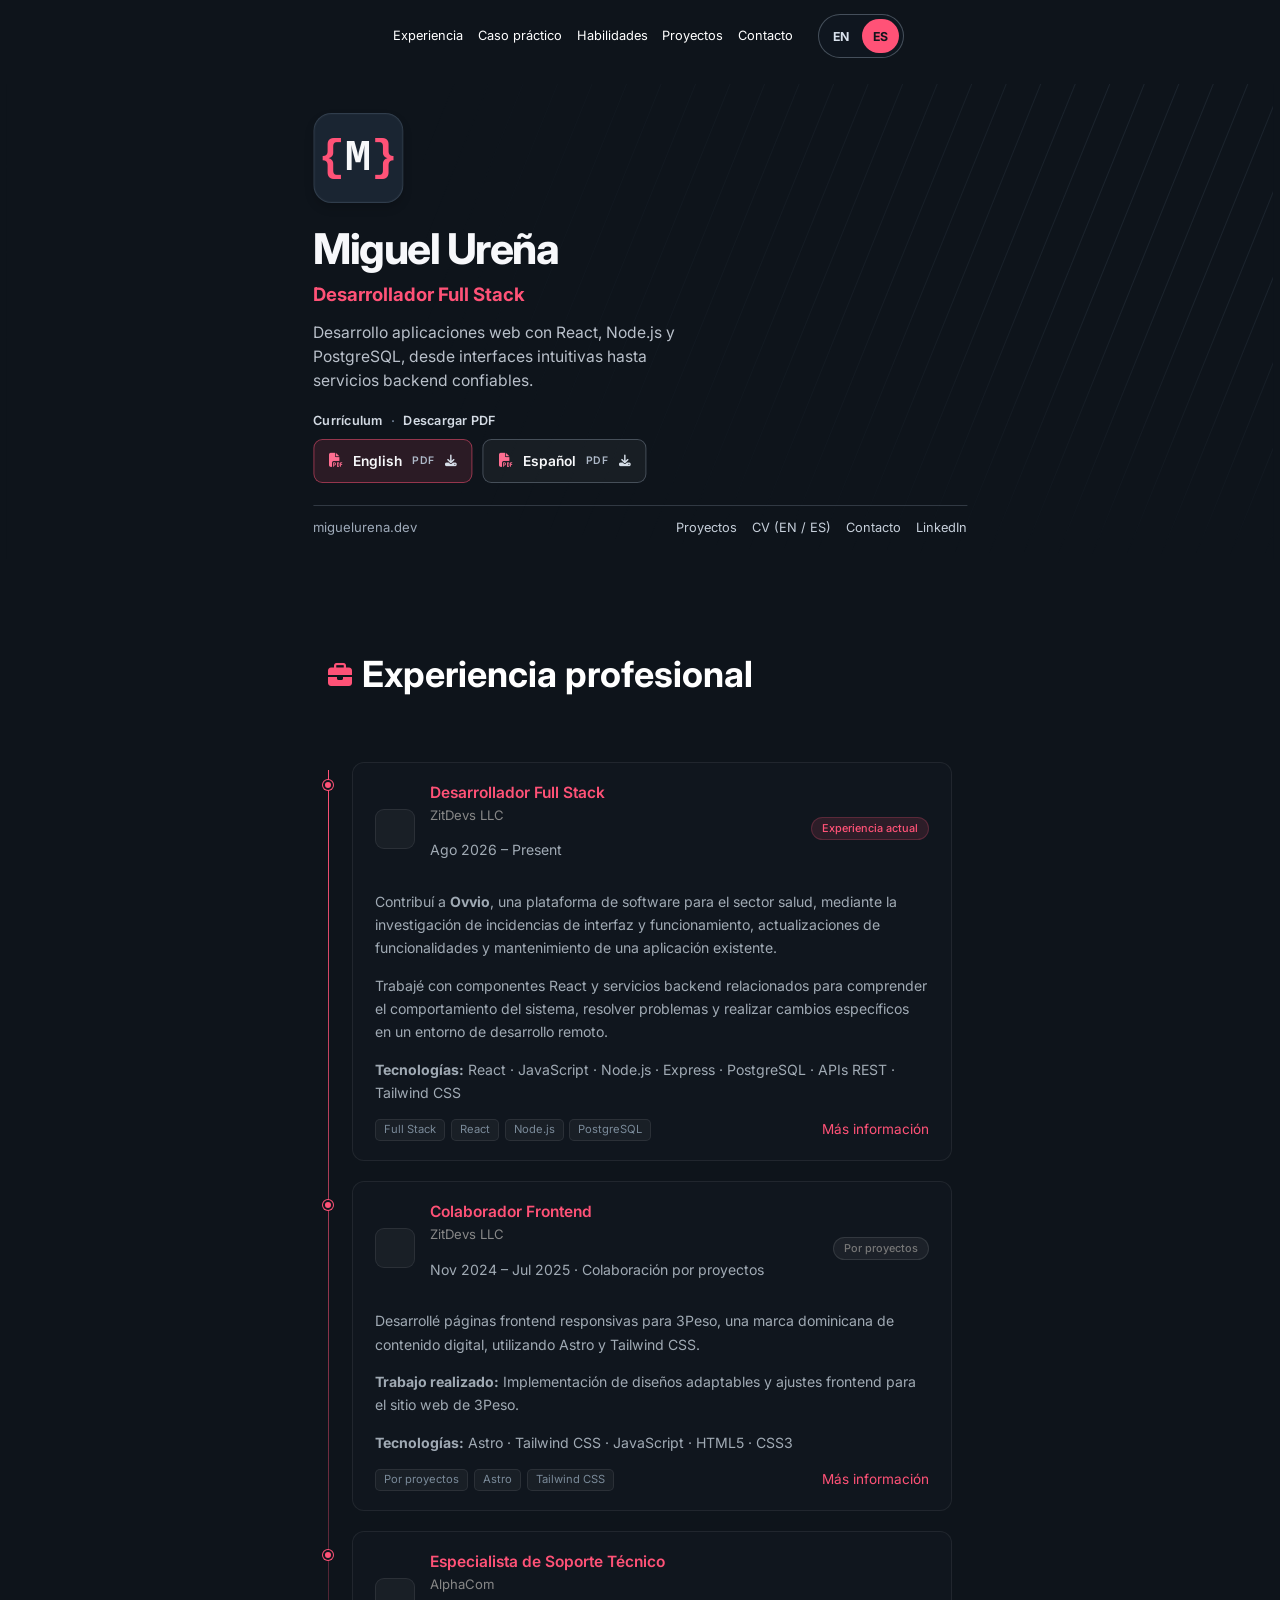
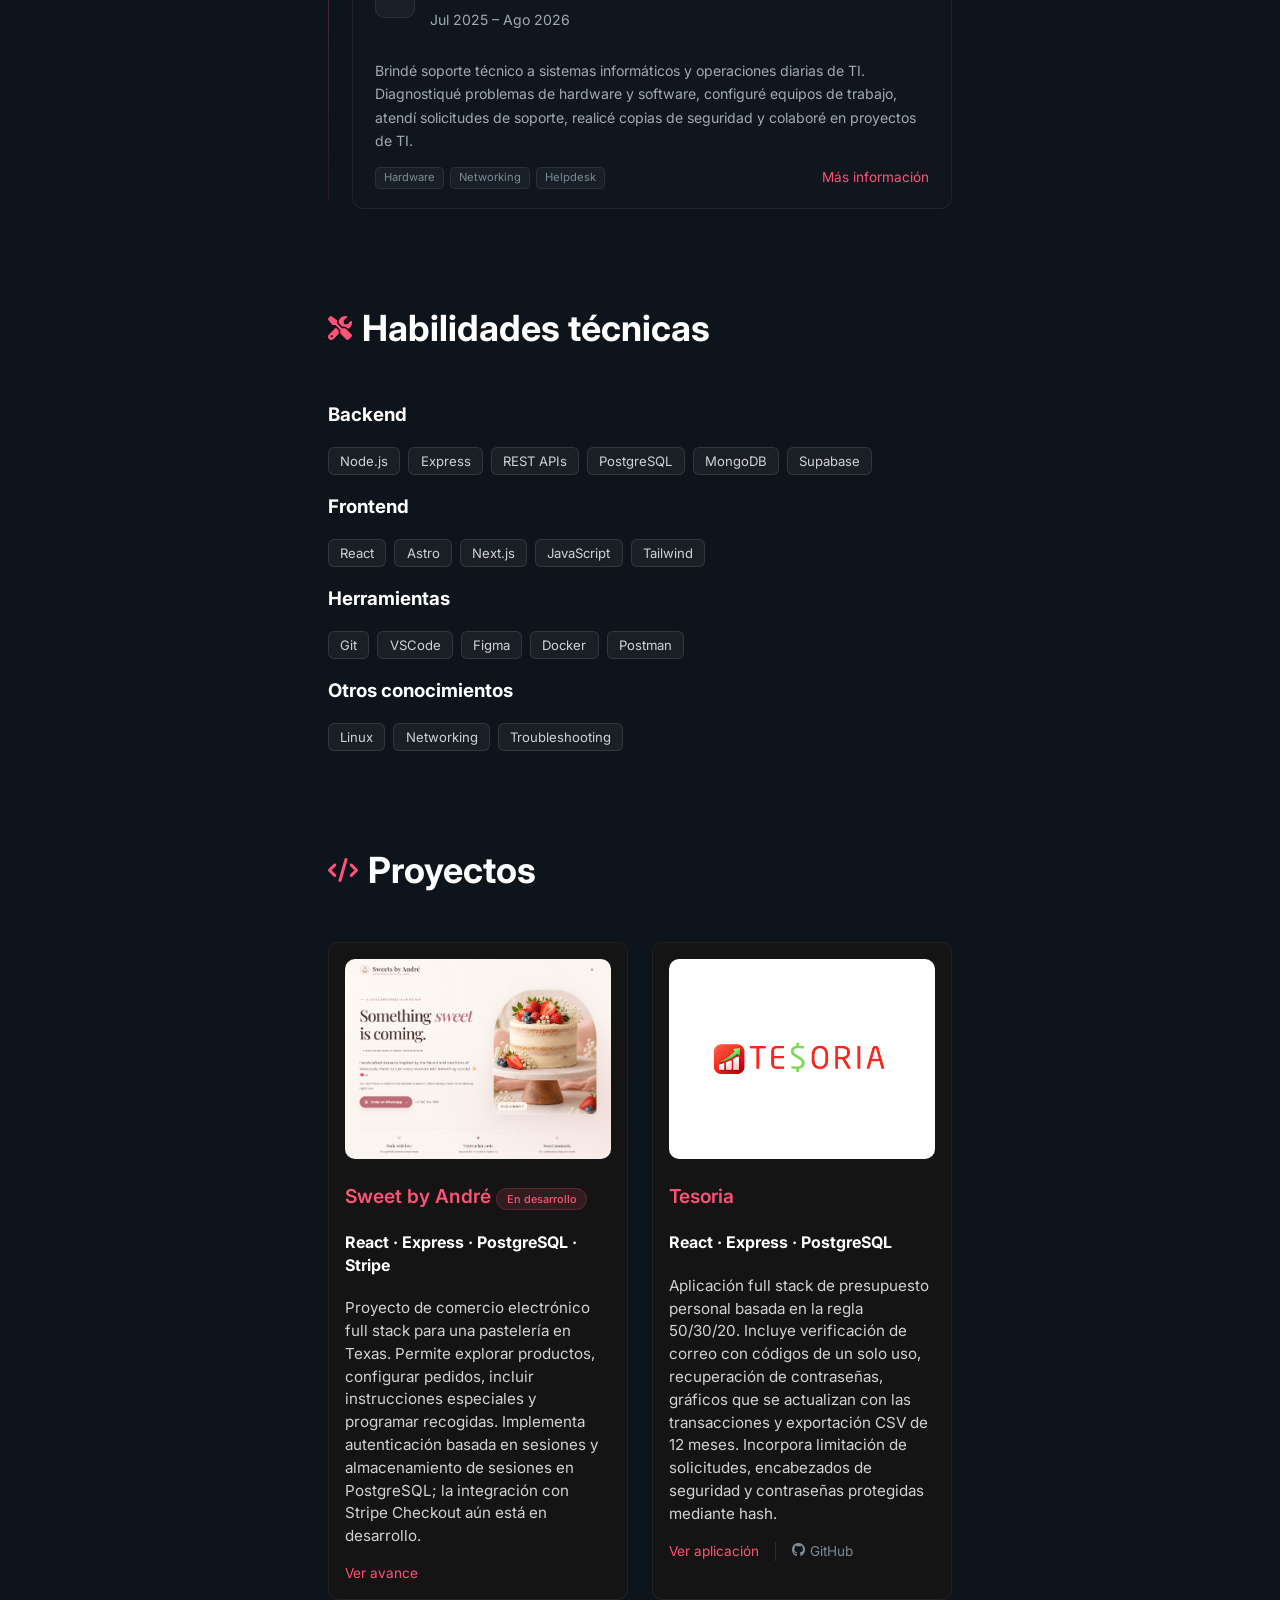
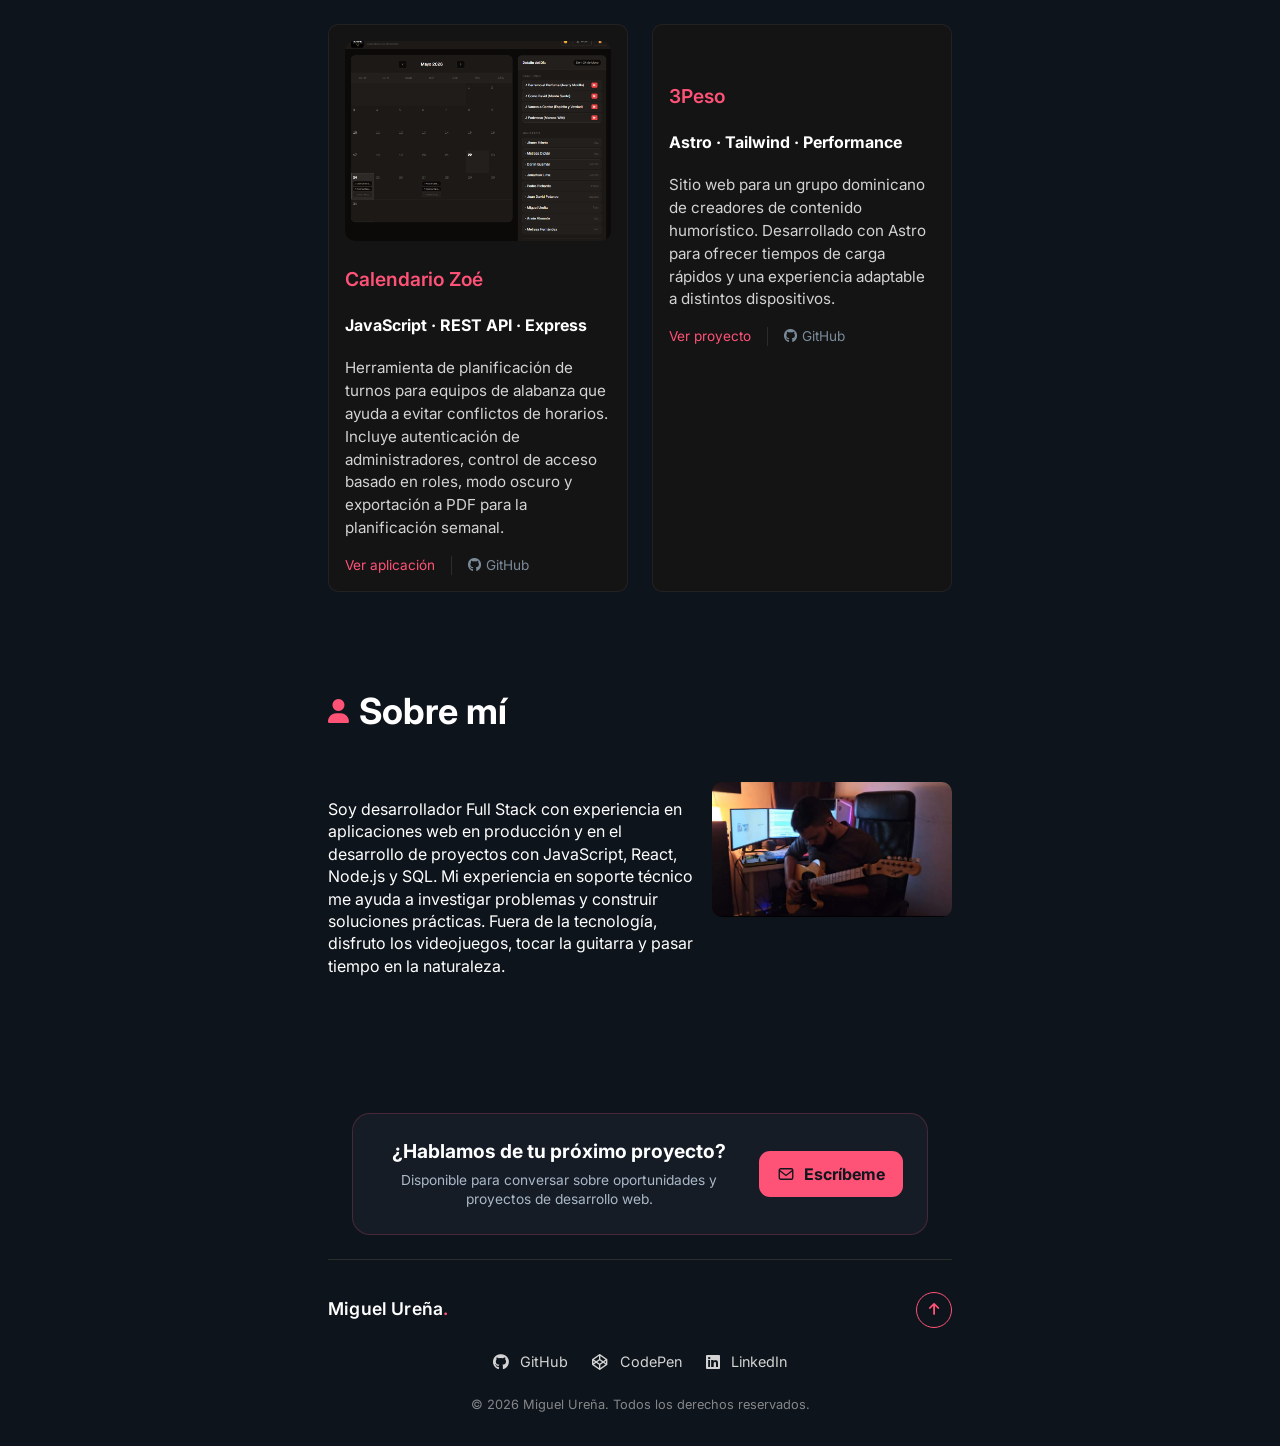
==== index-es.html @ 72568752 "Add Spanish version of Tesoria case study and update English version for consistency" ====
<!DOCTYPE html>

<html lang="es">

<head>
  <meta charset="utf-8" />
  <meta content="width=device-width, initial-scale=1.0" name="viewport" />
  <title>Miguel Ureña | Desarrollador Full Stack</title>
  <!-- SEO Meta -->
  <meta
    content="Desarrollador Full Stack con experiencia en aplicaciones web con React, Node.js, Express y PostgreSQL, proyectos desplegados y mantenimiento de sistemas."
    name="description" />
  <meta content="Miguel Ureña" name="author" />
  <!-- Open Graph (OG) -->
  <meta content="Miguel Ureña | Desarrollador Full Stack" property="og:title" />
  <meta
    content="Desarrollador Full Stack con experiencia en aplicaciones web con React, Node.js, Express y PostgreSQL, proyectos desplegados y mantenimiento de sistemas."
    property="og:description" />
  <meta content="https://miguelurena.dev/Assets/Images/social-preview.png" property="og:image" />
  <meta content="https://miguelurena.dev/index-es.html" property="og:url" />
  <meta content="website" property="og:type" />
  <!-- Fonts & Icons -->
  <link href="https://fonts.googleapis.com/css2?family=Inter:wght@400;600&amp;display=swap" rel="stylesheet" />
  <link href="https://cdnjs.cloudflare.com/ajax/libs/font-awesome/6.5.0/css/all.min.css" rel="stylesheet" />
  <!-- Styles & Favicon -->
  <link href="./Assets/styles/styles.css" rel="stylesheet" />
  <!-- Structured Data (Schema.org JSON-LD) -->
  <script type="application/ld+json">
      {
        "@context": "https://schema.org/",
        "@type": "Person",
        "name": "Miguel Ureña",
        "url": "https://miguelurena.dev/",
        "sameAs": [
          "https://github.com/miguelangelurena",
          "https://www.linkedin.com/in/miguel-urena-2b32892b7/"
        ],
        "jobTitle": "Full Stack Developer"
      }
    </script>
  <meta content="index, follow" name="robots" />
  <meta content="Miguel Ureña" property="og:site_name" />
  <meta content="1200" property="og:image:width" />
  <meta content="630" property="og:image:height" />
  <meta
    content="Miguel Ureña — Full Stack Developer portfolio preview, dark background with pink and white {M} monogram"
    property="og:image:alt" />
  <meta content="summary_large_image" name="twitter:card" />
  <meta content="Miguel Ureña | Desarrollador Full Stack" name="twitter:title" />
  <meta
    content="Desarrollador Full Stack con experiencia en aplicaciones web con React, Node.js, Express y PostgreSQL, proyectos desplegados y mantenimiento de sistemas."
    name="twitter:description" />
  <meta content="https://miguelurena.dev/Assets/Images/social-preview.png" name="twitter:image" />
  <link href="https://miguelurena.dev/index-es.html" rel="canonical" />
  <link href="./Assets/Images/favicon.svg" rel="icon" type="image/svg+xml" />
  <link href="./Assets/Images/favicon-32.png" rel="icon" sizes="32x32" type="image/png" />
  <link href="./Assets/Images/apple-touch-icon.png" rel="apple-touch-icon" sizes="180x180" type="image/png" />
  <link href="https://miguelurena.dev/" hreflang="en" rel="alternate" />
  <link href="https://miguelurena.dev/index-es.html" hreflang="es" rel="alternate" />
  <link href="https://miguelurena.dev/" hreflang="x-default" rel="alternate" />
  <meta content="es_DO" property="og:locale" />
</head>

<body>
  <a class="skip-link" href="#main-hero">Ir al contenido</a>
  <nav aria-label="Navegación principal">
    <div class="nav-container">
      <a class="mobile-brand" href="./index-es.html#main-hero" aria-label="Ir al inicio"><span class="mobile-brand-mark"
          aria-hidden="true">{M}</span><span class="mobile-brand-name">Miguel <strong>Ureña</strong></span></a>
      <ul>
        <li><a href="#experience">Experiencia</a></li>
        <li><a href="./tesoria-case-study-es.html">Caso práctico</a></li>
        <li><a href="#skills">Habilidades</a></li>
        <li><a href="#projects">Proyectos</a></li>
        <li><a href="mailto:anguelmiguel31@gmail.com">Contacto</a></li>
      </ul>
      <div aria-label="Idioma del sitio" class="language-switch" role="group"><a aria-label="View site in English"
          class="language-option" href="./index.html" lang="en">EN</a><a aria-current="page"
          aria-label="Ver sitio en español" class="language-option" href="./index-es.html" lang="es">ES</a></div>
    </div>
  </nav>
  <section aria-labelledby="hero-heading" id="main-hero">
    <div class="hero-stage">
      <!-- The diagonal lines are part of the hero background (CSS ::before). -->
      <div class="hero-content">
        <div aria-hidden="true" class="hero-mark">
          <span class="hero-mark-brace">{</span><span class="hero-mark-letter">M</span><span
            class="hero-mark-brace">}</span>
        </div>
        <h1 id="hero-heading">Miguel Ureña</h1>
        <p class="hero-role">Desarrollador Full Stack</p>
        <p class="hero-intro">Desarrollo aplicaciones web con React, Node.js y PostgreSQL, desde interfaces intuitivas
          hasta servicios backend confiables.</p>
        <div aria-label="Descargar currículum en español o inglés" class="resume-downloads" id="download-cv">
          <span class="resume-downloads-label">Currículum <span aria-hidden="true">·</span> Descargar PDF</span>
          <div class="resume-download-actions">
            <a aria-label="Download CV in English, PDF" class="resume-download-link"
              download="Miguel_Urena_CV_English.pdf" href="./Assets/Miguel_Urena_CV_EN.pdf" type="application/pdf">
              <i aria-hidden="true" class="fas fa-file-pdf"></i>
              <span>English</span>
              <span aria-hidden="true" class="resume-filetype">PDF</span>
              <i aria-hidden="true" class="fas fa-download"></i>
            </a>
            <a aria-label="Descargar currículum en español, PDF" class="resume-download-link"
              download="Miguel_Urena_CV_Espanol.pdf" href="./Assets/Miguel_Urena_CV_ES.pdf" type="application/pdf">
              <i aria-hidden="true" class="fas fa-file-pdf"></i>
              <span>Español</span>
              <span aria-hidden="true" class="resume-filetype">PDF</span>
              <i aria-hidden="true" class="fas fa-download"></i>
            </a>
          </div>
        </div>
        <div class="hero-bottom">
          <a aria-label="Inicio del portafolio" class="hero-domain" href="https://miguelurena.dev/">miguelurena.dev</a>
          <div aria-label="Enlaces rápidos" class="hero-actions">
            <a href="#projects">Proyectos</a>
            <a href="#download-cv">CV (EN / ES)</a>
            <a href="mailto:anguelmiguel31@gmail.com">Contacto</a>
            <a href="https://www.linkedin.com/in/miguel-urena-2b32892b7/" rel="noopener noreferrer"
              target="_blank">LinkedIn</a>
          </div>
        </div>
      </div>
    </div>
  </section>
  <section id="experience">
    <div class="experience-header">
      <i class="fas fa-briefcase"></i>
      <h2>Experiencia profesional</h2>
    </div>
    <div class="timeline">
      <!-- ZitDevs: Full Stack Developer — regular project assignment -->
      <div class="timeline-item">
        <div class="timeline-dot"></div>
        <div class="timeline-content">
          <div class="tl-top">
            <div class="tl-logo">
              <img alt="ZitDevs LLC - Full Stack Developer" decoding="async" loading="lazy"
                src="./Assets/Images/zitdevs.png" />
            </div>
            <div class="tl-meta">
              <h3 class="job-title">Desarrollador Full Stack</h3>
              <h4 class="company-name">ZitDevs LLC</h4>
              <p class="description">Ago 2026 – Present</p>
            </div>
            <span class="tl-badge badge-current">Experiencia actual</span>
          </div>
          <p class="description">Contribuí a <strong>Ovvio</strong>, una plataforma de software para el sector salud,
            mediante la investigación de incidencias de interfaz y funcionamiento, actualizaciones de funcionalidades y
            mantenimiento de una aplicación existente.</p>
          <p class="description">Trabajé con componentes React y servicios backend relacionados para comprender el
            comportamiento del sistema, resolver problemas y realizar cambios específicos en un entorno de desarrollo
            remoto.</p>
          <p class="description"><strong>Tecnologías:</strong> React · JavaScript · Node.js · Express · PostgreSQL ·
            APIs REST · Tailwind CSS</p>
          <div class="tl-footer">
            <div class="tl-tags">
              <span class="tl-tag">Full Stack</span>
              <span class="tl-tag">React</span>
              <span class="tl-tag">Node.js</span>
              <span class="tl-tag">PostgreSQL</span>
            </div>
            <a class="see-more" href="https://www.ovviohq.com/" rel="noopener noreferrer" target="_blank">Más
              información</a>
          </div>
        </div>
      </div>
      <!-- ZitDevs: occasional project-based collaboration while studying -->
      <div class="timeline-item">
        <div class="timeline-dot"></div>
        <div class="timeline-content">
          <div class="tl-top">
            <div class="tl-logo">
              <img alt="ZitDevs LLC - Frontend project collaboration" decoding="async" loading="lazy"
                src="./Assets/Images/zitdevs.png" />
            </div>
            <div class="tl-meta">
              <h3 class="job-title">Colaborador Frontend</h3>
              <h4 class="company-name">ZitDevs LLC</h4>
              <p class="description">Nov 2024 – Jul 2025 · Colaboración por proyectos</p>
            </div>
            <span class="tl-badge badge-past">Por proyectos</span>
          </div>
          <p class="description">Desarrollé páginas frontend responsivas para 3Peso, una marca dominicana de contenido
            digital, utilizando Astro y Tailwind CSS.</p>
          <p class="description"><strong>Trabajo realizado:</strong> Implementación de diseños adaptables y ajustes
            frontend para el sitio web de 3Peso.</p>
          <p class="description"><strong>Tecnologías:</strong> Astro · Tailwind CSS · JavaScript · HTML5 · CSS3</p>
          <div class="tl-footer">
            <div class="tl-tags">
              <span class="tl-tag">Por proyectos</span>
              <span class="tl-tag">Astro</span>
              <span class="tl-tag">Tailwind CSS</span>
            </div>
            <a class="see-more" href="https://zitdevs.com/" rel="noopener noreferrer" target="_blank">Más
              información</a>
          </div>
        </div>
      </div>
      <!-- AlphaCom -->
      <div class="timeline-item">
        <div class="timeline-dot"></div>
        <div class="timeline-content">
          <div class="tl-top">
            <div class="tl-logo">
              <img alt="AlphaCom Technical Support Specialist role" class="alphacom-logo" decoding="async"
                loading="lazy" src="./Assets/Images/alphacomrd_logo.jpeg" />
            </div>
            <div class="tl-meta">
              <h3 class="job-title">Especialista de Soporte Técnico</h3>
              <h4 class="company-name">AlphaCom</h4>
              <p class="description">Jul 2025 – Ago 2026</p>
            </div>
          </div>
          <p class="description">Brindé soporte técnico a sistemas informáticos y operaciones diarias de TI.
            Diagnostiqué problemas de hardware y software, configuré equipos de trabajo, atendí solicitudes de soporte,
            realicé copias de seguridad y colaboré en proyectos de TI.</p>
          <div class="tl-footer">
            <div class="tl-tags">
              <span class="tl-tag">Hardware</span>
              <span class="tl-tag">Networking</span>
              <span class="tl-tag">Helpdesk</span>
            </div>
            <a class="see-more" href="https://www.instagram.com/alphacom.rd/?hl=en" rel="noopener noreferrer"
              target="_blank">Más información</a>
          </div>
        </div>
      </div>
    </div>
  </section>
  <section id="skills">
    <div class="skills-header">
      <i class="fas fa-tools"></i>
      <h2>Habilidades técnicas</h2>
    </div>
    <div class="skills-columns">
      <div class="skills-column fade-in-up">
        <h3>Backend</h3>
        <div class="skill-list">
          <span class="skill-badge">Node.js</span>
          <span class="skill-badge">Express</span>
          <span class="skill-badge">REST APIs</span>
          <span class="skill-badge">PostgreSQL</span>
          <span class="skill-badge">MongoDB</span>
          <span class="skill-badge">Supabase</span>
        </div>
      </div>
      <div class="skills-column fade-in-up">
        <h3>Frontend</h3>
        <div class="skill-list">
          <span class="skill-badge">React</span>
          <span class="skill-badge">Astro</span>
          <span class="skill-badge">Next.js</span>
          <span class="skill-badge">JavaScript</span>
          <span class="skill-badge">Tailwind</span>
        </div>
      </div>
      <div class="skills-column fade-in-up">
        <h3>Herramientas</h3>
        <div class="skill-list">
          <span class="skill-badge">Git</span>
          <span class="skill-badge">VSCode</span>
          <span class="skill-badge">Figma</span>
          <span class="skill-badge">Docker</span>
          <span class="skill-badge">Postman</span>
        </div>
      </div>
      <div class="skills-column fade-in-up">
        <h3>Otros conocimientos</h3>
        <div class="skill-list">
          <span class="skill-badge">Linux</span>
          <span class="skill-badge">Networking</span>
          <span class="skill-badge">Troubleshooting</span>
        </div>
      </div>
    </div>
  </section>
  <section id="projects">
    <div class="projects-header">
      <i class="fas fa-code"></i>
      <h2>Proyectos</h2>
    </div>
    <div class="projects-grid">
      <!-- Nothirix -->
      <!-- 
        <div class="project-card scale-in">
          <img
            src="./Assets/Images/nothirix-thumbnail.png"
            alt="Nothirix Real Estate Platform Thumbnail"
            loading="lazy"
          />
          <h3 class="project-title">Nothirix</h3>
          <h4>React · Vite · Node.js · PostgreSQL</h4>
          <p class="project-description">
            Full-stack real estate investment platform built for the Dominican
            Republic market. Features modern frontend with React/Vite, robust
            Express backend, JWT authentication, user roles, admin moderation,
            and automated email notifications.
          </p>
          <div class="project-links">
            <a href="https://nothirix.com/" target="_blank" class="see-more">
              <i class="fas fa-external-link-alt"></i> View Project
            </a>
            <a
              href="https://github.com/miguelangelurena/nothirix"
              target="_blank"
              class="see-more github-link"
            >
              <i class="fab fa-github"></i> GitHub
            </a>
          </div>
        </div>
-->
      <!-- Sweet by André -->
      <div class="project-card scale-in">
        <img alt="Vista de tienda en línea Sweet by André" decoding="async" loading="lazy"
          src="./Assets/Images/sweetsbyandre-thumbnail.png" />
        <h3 class="project-title">
          Sweet by André
          <span class="tl-badge badge-current">En desarrollo</span>
        </h3>
        <h4>React · Express · PostgreSQL · Stripe</h4>
        <p class="project-description">Proyecto de comercio electrónico full stack para una pastelería en Texas. Permite
          explorar productos, configurar pedidos, incluir instrucciones especiales y programar recogidas. Implementa
          autenticación basada en sesiones y almacenamiento de sesiones en PostgreSQL; la integración con Stripe
          Checkout aún está en desarrollo.</p>
        <div class="project-links">
          <a class="see-more" href="https://www.sweetsbyandre.com/" rel="noopener noreferrer" target="_blank">Ver
            avance</a>
        </div>
      </div>
      <!-- Tesoria -->
      <div class="project-card scale-in">
        <img alt="Panel de presupuesto de Tesoria" decoding="async" loading="lazy"
          src="./Assets/Images/tesoria-thumbnail.png" />
        <h3 class="project-title">Tesoria</h3>
        <h4>React · Express · PostgreSQL</h4>
        <p class="project-description">Aplicación full stack de presupuesto personal basada en la regla 50/30/20.
          Incluye verificación de correo con códigos de un solo uso, recuperación de contraseñas, gráficos que se
          actualizan con las transacciones y exportación CSV de 12 meses. Incorpora limitación de solicitudes,
          encabezados de seguridad y contraseñas protegidas mediante hash.</p>
        <div class="project-links">
          <a class="see-more" href="https://tesoria.onrender.com/" rel="noopener noreferrer" target="_blank">Ver
            aplicación</a>
          <a class="see-more github-link" href="https://github.com/miguelangelurena/tesoria" rel="noopener noreferrer"
            target="_blank">
            <i class="fab fa-github"></i> GitHub
          </a>
        </div>
      </div>
      <!-- Worship Calendar -->
      <div class="project-card scale-in">
        <img alt="Aplicación Calendario Zoé" decoding="async" loading="lazy" src="./Assets/Images/zoe.png" />
        <h3 class="project-title">Calendario Zoé</h3>
        <h4>JavaScript · REST API · Express</h4>
        <p class="project-description">Herramienta de planificación de turnos para equipos de alabanza que ayuda a
          evitar conflictos de horarios. Incluye autenticación de administradores, control de acceso basado en roles,
          modo oscuro y exportación a PDF para la planificación semanal.</p>
        <div class="project-links">
          <a class="see-more" href="https://calendariozoe.space/" rel="noopener noreferrer" target="_blank">Ver
            aplicación</a>
          <a class="see-more github-link" href="https://github.com/miguelangelurena/calendar-app"
            rel="noopener noreferrer" target="_blank">
            <i class="fab fa-github"></i> GitHub
          </a>
        </div>
      </div>
      <!-- 3Peso -->
      <div class="project-card scale-in">
        <img alt="Logotipo del proyecto 3Peso" decoding="async" loading="lazy" src="./Assets/Images/3.png" />
        <h3 class="project-title">3Peso</h3>
        <h4>Astro · Tailwind · Performance</h4>
        <p class="project-description">Sitio web para un grupo dominicano de creadores de contenido humorístico.
          Desarrollado con Astro para ofrecer tiempos de carga rápidos y una experiencia adaptable a distintos
          dispositivos.</p>
        <div class="project-links">
          <a class="see-more" href="https://3-peso.vercel.app/" rel="noopener noreferrer" target="_blank">Ver
            proyecto</a>
          <a class="see-more github-link" href="https://github.com/miguelangelurena/3_peso" rel="noopener noreferrer"
            target="_blank">
            <i class="fab fa-github"></i> GitHub
          </a>
        </div>
      </div>
    </div>
  </section>
  <section id="about-me">
    <div class="projects-header">
      <i class="fas fa-user"></i>
      <h2>Sobre mí</h2>
    </div>
    <div class="about-container">
      <p class="fade-in-left">Soy desarrollador Full Stack con experiencia en aplicaciones web en producción y en el
        desarrollo de proyectos con JavaScript, React, Node.js y SQL. Mi experiencia en soporte técnico me ayuda a
        investigar problemas y construir soluciones prácticas. Fuera de la tecnología, disfruto los videojuegos, tocar
        la guitarra y pasar tiempo en la naturaleza.</p>
      <img alt="Miguel Ureña disfrutando de la naturaleza" class="fade-in-right" decoding="async" loading="lazy"
        src="./Assets/Images/about-me-image.jpg" />
    </div>
  </section>
  <footer id="contact">
    <div class="contact-card">
      <div>
        <h2>¿Hablamos de tu próximo proyecto?</h2>
        <p>Disponible para conversar sobre oportunidades y proyectos de desarrollo web.</p>
      </div><a class="contact-card-action" href="mailto:anguelmiguel31@gmail.com"><svg viewBox="0 0 24 24"
          aria-hidden="true">
          <rect x="3" y="5" width="18" height="14" rx="2" />
          <path d="m3 7 9 7 9-7" />
        </svg><span>Escríbeme</span></a>
    </div>
    <div class="footer-inner">
      <div class="footer-top">
        <span class="footer-name">Miguel Ureña<span class="highlight">.</span></span>
        <a aria-label="Volver arriba" class="back-to-top" href="#main-hero">
          <i class="fas fa-arrow-up"></i>
        </a>
      </div>
      <ul class="social-media-links">
        <li>
          <a aria-label="GitHub" href="https://github.com/miguelangelurena" rel="noopener noreferrer" target="_blank"><i
              class="fab fa-github"></i> GitHub</a>
        </li>
        <li>
          <a aria-label="CodePen" href="https://codepen.io/Shadow31/" rel="noopener noreferrer" target="_blank"><i
              class="fab fa-codepen"></i> CodePen</a>
        </li>
        <li>
          <a aria-label="LinkedIn" href="https://www.linkedin.com/in/miguel-urena-2b32892b7/" rel="noopener noreferrer"
            target="_blank"><i class="fab fa-linkedin"></i> LinkedIn</a>
        </li>
      </ul>
      <p class="footer-copy">© 2026 Miguel Ureña. Todos los derechos reservados.</p>
    </div>
  </footer>

  <!-- Mobile-first floating app navigation -->
  <nav class="mobile-dock" aria-label="Navegación móvil">
    <div class="mobile-dock-inner"><a class="mobile-tab is-active" data-section="home" href="#main-hero"
        aria-current="location"><svg viewBox="0 0 24 24" aria-hidden="true">
          <path d="m3 10 9-7 9 7v9a2 2 0 0 1-2 2h-4v-7H9v7H5a2 2 0 0 1-2-2z" />
        </svg><span>Inicio</span></a><a class="mobile-tab" data-section="work" href="#experience"><svg
          viewBox="0 0 24 24" aria-hidden="true">
          <rect x="3" y="7" width="18" height="14" rx="2" />
          <path d="M8 7V5a2 2 0 0 1 2-2h4a2 2 0 0 1 2 2v2M3 12c5.5 3.6 12.5 3.6 18 0M12 13v3" />
        </svg><span>Experiencia</span></a><a class="mobile-tab" data-section="projects" href="#projects"><svg
          viewBox="0 0 24 24" aria-hidden="true">
          <rect x="3" y="3" width="7" height="7" rx="1.5" />
          <rect x="14" y="3" width="7" height="7" rx="1.5" />
          <rect x="3" y="14" width="7" height="7" rx="1.5" />
          <rect x="14" y="14" width="7" height="7" rx="1.5" />
        </svg><span>Proyectos</span></a><a class="mobile-tab" data-section="contact" href="#contact"><svg
          viewBox="0 0 24 24" aria-hidden="true">
          <rect x="3" y="5" width="18" height="14" rx="2" />
          <path d="m3 7 9 7 9-7" />
        </svg><span>Contacto</span></a></div>
  </nav>
  <script src="./Assets/styles/scripts.js"></script>
</body>

</html>
---- Assets/styles/styles.css ----
:root {
  --color-bg: #0e141b;
  --color-bg-offset: #d3d3d3;
  --color-text: #ffffff;
  --color-text-offset: #d3d3d3;
  --color-border: #2d2d2d;
  --color-primary: #ff5277;
  --color-primary-offset: #ff2957;
  --color-secondary: #43a9a3;
  --font-family: "Inter", sans-serif;
}

body {
  font-family: var(--font-family);
  background-color: var(--color-bg);
  color: var(--color-text);
  line-height: 1.4;
  max-width: 650px;
  width: 100%;
  margin-inline: auto;
}

.highlight {
  color: var(--color-primary);
}

nav {
  position: sticky;
  top: 0;
  z-index: 1000;
  background-color: transparent;
  display: flex;
  justify-content: center;
  transition: background-color 0.5s ease;
}

nav .nav-container {
  max-width: 450px;
  margin: 0.4rem auto;
}

ul {
  list-style: none;
  display: flex;
  padding: 0.4rem 1rem;
  margin: 0;
  background-color: transparent;
  border-radius: 80px;
  transition: background-color 0.5s ease;
}

ul.scrolled {
  background-color: rgb(20, 20, 20);
  border: 1px solid rgb(65, 65, 65);
}

li {
  margin: 0 1rem;
  font-size: 0.8rem;
}

a {
  text-decoration: none;
  color: var(--color-text);
  transition: color 0.3s ease;
}

a:hover,
a.active {
  color: var(--color-primary);
}

#main-hero {
  padding: 2rem 1rem;
}

.hero-content {
  text-align: left;
  margin: 0 auto;
}

.hero-content img {
  height: auto;
  width: 128px;
  border-radius: 100%;
}

.hero-content h1 {
  color: var(--color-text);
  font-size: 2.5rem;
  margin-bottom: 1rem;
}

.hero-content p {
  font-size: 1.2rem;
  color: var(--color-text-offset);
  margin-bottom: 2rem;
  max-width: 500px;
}

.hero-buttons {
  display: flex;
  justify-content: left;
  gap: 1rem;
}

.btn {
  padding: 0.4rem 1.5rem;
  text-decoration: none;
  font-size: 0.9rem;
  border-radius: 25px;
  transition: all 0.3s ease;
}

.secondary-btn {
  background-color: transparent;
  border: 1px solid var(--color-primary);
}

.secondary-btn:hover {
  background-color: var(--color-primary);
  color: var(--color-text);
}

#experience {
  padding: 1rem 1.5rem;
  margin: 2rem auto;
}

.experience-header {
  display: flex;
  align-items: center;
  gap: 10px;
  font-size: 1.5rem;
  margin-bottom: 2rem;
}

.experience-header i {
  color: var(--color-primary);
}

.timeline {
  position: relative;
  padding-left: 1.5rem;
}

.timeline::before {
  content: "";
  position: absolute;
  left: 0;
  top: 8px;
  bottom: 8px;
  width: 1px;
  background: linear-gradient(to bottom,
      var(--color-primary) 0%,
      rgba(255, 82, 119, 0.1) 100%);
}

.timeline-item {
  position: relative;
  margin-bottom: 1.25rem;
}

.timeline-item:last-child {
  margin-bottom: 0;
}

.timeline-dot {
  position: absolute;
  left: -1.5rem;
  top: 1.15rem;
  transform: translateX(-50%);
  width: 10px;
  height: 10px;
  border-radius: 50%;
  background-color: var(--color-primary);
  border: 2px solid var(--color-bg);
  box-shadow: 0 0 0 1px var(--color-primary);
  transition: transform 0.2s ease;
  z-index: 1;
}

.timeline-content {
  background: rgb(16, 22, 30);
  border: 1px solid rgba(255, 255, 255, 0.07);
  border-radius: 12px;
  padding: 1.2rem 1.4rem;
  transition:
    border-color 0.25s ease,
    transform 0.2s ease;
}

.timeline-item:hover .timeline-content {
  border-color: rgba(255, 82, 119, 0.25);
  transform: translateX(3px);
}

.tl-top {
  display: flex;
  align-items: center;
  gap: 0.9rem;
  margin-bottom: 0.75rem;
}

.tl-logo {
  width: 40px;
  height: 40px;
  border-radius: 9px;
  border: 1px solid rgba(255, 255, 255, 0.08);
  background: rgba(255, 255, 255, 0.04);
  overflow: hidden;
  flex-shrink: 0;
  display: flex;
  align-items: center;
  justify-content: center;
}

.tl-logo img {
  width: 100%;
  height: 100%;
  object-fit: cover;
  border-radius: 8px;
}

.tl-meta {
  flex: 1;
}

.tl-tags {
  display: flex;
  flex-wrap: wrap;
  gap: 0.35rem;
}

.tl-tag {
  font-size: 0.7rem;
  padding: 0.15rem 0.5rem;
  border-radius: 5px;
  background: rgba(255, 255, 255, 0.04);
  color: #7a8a99;
  border: 1px solid rgba(255, 255, 255, 0.08);
}

.job-title {
  font-weight: 600;
  font-size: 0.97rem;
  color: var(--color-primary);
  margin: 0;
}

.company-name {
  font-size: 0.82rem;
  color: #888;
  font-weight: 400;
  margin: 2px 0 0;
}

.tl-badge {
  font-size: 0.68rem;
  padding: 0.18rem 0.6rem;
  border-radius: 20px;
  font-weight: 500;
  flex-shrink: 0;
}

.badge-current {
  background: rgba(255, 82, 119, 0.12);
  color: var(--color-primary);
  border: 1px solid rgba(255, 82, 119, 0.22);
}

.badge-past {
  background: rgba(255, 255, 255, 0.05);
  color: #777;
  border: 1px solid rgba(255, 255, 255, 0.1);
}

.description {
  font-size: 0.88rem;
  color: #a0aab4;
  line-height: 1.65;
  margin-bottom: 0.9rem;
  text-align: left;
}

footer {
  margin-top: 2rem;
  padding: 0 1.5rem 1.5rem;
  text-align: center;
}

.footer-inner {
  margin: 0 auto;
  border-top: 1px solid var(--color-border);
  padding-top: 2rem;
}

.footer-top {
  display: flex;
  align-items: center;
  justify-content: space-between;
  margin-bottom: 1.5rem;
}

.footer-name {
  font-size: 1.1rem;
  font-weight: 600;
  color: var(--color-text);
  letter-spacing: 0.01em;
}

.back-to-top {
  display: flex;
  align-items: center;
  justify-content: center;
  width: 36px;
  height: 36px;
  border: 1px solid var(--color-primary);
  border-radius: 50%;
  color: var(--color-primary);
  font-size: 0.85rem;
  transition: all 0.3s ease;
}

.back-to-top:hover {
  background-color: var(--color-primary);
  color: var(--color-text);
}

footer .social-media-links {
  display: flex;
  justify-content: center;
  flex-wrap: wrap;
  list-style: none;
  padding: 0;
  margin: 0 0 1.5rem;
  gap: 0.5rem 1.5rem;
}

footer .social-media-links li {
  margin: 0;
}

footer .social-media-links a {
  display: flex;
  align-items: center;
  gap: 0.4rem;
  font-size: 0.9rem;
  color: var(--color-text-offset);
  transition: color 0.3s ease;
}

footer .social-media-links a:hover {
  color: var(--color-primary);
}

footer .social-media-links i {
  font-size: 1rem;
}

.footer-copy {
  font-size: 0.8rem;
  color: var(--color-text-offset);
  margin: 0;
  opacity: 0.6;
}

.see-more {
  display: inline-flex;
  align-items: center;
  gap: 0.3rem;
  font-size: 0.78rem;
  color: var(--color-primary);
  text-decoration: none;
  transition: color 0.2s ease;
  flex-shrink: 0;
}

.see-more:hover {
  color: var(--color-primary-offset);
}

#projects {
  max-width: 800px;
  padding: 1rem 1.5rem;
  margin: 2rem auto;
  text-align: center;
}

.projects-header {
  display: flex;
  align-items: center;
  gap: 10px;
  font-size: 1.5rem;
  margin-bottom: 1rem;
}

.projects-header i {
  color: var(--color-primary);
}

.projects-grid {
  display: grid;
  grid-template-columns: 1fr;
  gap: 1.5rem;
  justify-items: center;
}

.alphacom-logo {
  border-radius: 10px;
}

.project-card {
  background-color: rgb(20, 20, 20);
  color: var(--color-text);
  width: 100%;
  max-width: 255px;
  padding: 1rem;
  border-radius: 10px;
  border: 1px solid rgba(255, 255, 255, 0.06);
  text-align: left;
  position: relative;
  overflow: hidden;
  transition:
    transform 0.25s ease,
    border-color 0.25s ease;
}

.project-card:hover {
  transform: translateY(-6px);
  border-color: rgba(255, 82, 119, 0.45);
}

.project-card img {
  width: 100%;
  height: 200px;
  border-radius: 10px;
  object-fit: cover;
}

.project-title {
  font-size: 1.2rem;
  font-weight: 600;
  color: var(--color-primary);
  margin-bottom: 0.5rem;
}

.project-description {
  font-size: 0.95rem;
  color: var(--color-text-offset);
  line-height: 1.5;
  margin-bottom: 1rem;
}

.project-links {
  display: flex;
  align-items: center;
  gap: 1rem;
}

.see-more {
  display: inline-flex;
  align-items: center;
  gap: 0.3rem;
  font-size: 0.85rem;
  color: var(--color-primary);
  text-decoration: none;
  transition: color 0.3s ease;
}

.see-more:hover {
  color: var(--color-primary-offset);
  text-decoration: underline;
}

.github-link {
  color: #7a8a99;
  border-left: 1px solid rgba(255, 255, 255, 0.1);
  padding-left: 1rem;
}

.github-link:hover {
  color: var(--color-text);
  text-decoration: none;
}

#about-me {
  padding: 1rem 1.5rem;
  margin: 2rem auto;
  text-align: left;
}

.about-container {
  display: flex;
  gap: 15px;
}

.about-container p {
  max-width: 400px;
}

.about-container img {
  height: auto;
  max-width: 240px;
  border-radius: 10px;
}

.social-media-links {
  list-style-type: none;
}

.social-media-links li {
  margin: 10px 15px;
}

.social-media-links a {
  text-decoration: none;
  font-size: 1.2rem;
  display: flex;
  align-items: center;
  transition: color 0.3s ease;
}

.social-media-links i {
  font-size: 1.5rem;
  margin-right: 5px;
}

#skills {
  padding: 1rem 1.5rem;
  margin: 2rem auto;
}

.skills-header {
  display: flex;
  align-items: center;
  gap: 10px;
  font-size: 1.5rem;
}

.skills-header i {
  color: var(--color-primary);
}

.skills-grid {
  display: grid;
  grid-template-columns: repeat(auto-fit, minmax(250px, 1fr));
  gap: 1.5rem;
}

.skill-card {
  background-color: rgb(20, 20, 20);
  border: 1px solid var(--color-border);
  border-radius: 12px;
  padding: 1rem;
  text-align: left;
  transition:
    transform 0.3s ease,
    box-shadow 0.3s ease;
}

.skill-card:hover {
  transform: translateY(-5px);
  box-shadow: 0 6px 15px rgba(255, 82, 119, 0.2);
}

.skill-category {
  font-size: 1.1rem;
  font-weight: 600;
  color: var(--color-primary);
  margin-bottom: 0.8rem;
}

.skill-list {
  display: flex;
  flex-wrap: wrap;
  gap: 0.5rem;
}

.skill-badge {
  font-size: 0.82rem;
  color: var(--color-text-offset);
  padding: 0.25rem 0.7rem;
  border-radius: 6px;
  background: rgba(255, 255, 255, 0.05);
  border: 1px solid rgba(255, 255, 255, 0.1);
  transition: all 0.3s var(--ease-out-back);
}

.skill-badge:hover {
  border-color: var(--color-primary);
  color: var(--color-text);
  cursor: default;
}

@media (max-width: 425px) {
  .skills-grid {
    grid-template-columns: 1fr;
  }
}

footer {
  margin-top: 2rem;
  padding: 2rem 1.5rem 1.5rem;
  text-align: center;
}

.footer-inner {
  margin: 0 auto;
}

@media (max-width: 768px) {
  .about-container p {
    max-width: 90%;
  }

  .about-container {
    align-items: center;
    justify-content: center;
    text-align: left;
    margin: 10px;
  }

  footer .social-media-links {
    flex-wrap: wrap;
  }
}

@media (max-width: 430px) {
  .description {
    text-align: left;
  }

  .nav-container li {
    font-size: 0.5rem;
    padding: 0;
  }

  .about-container {
    flex-wrap: wrap-reverse;
  }

  footer .social-media-links {
    flex-direction: column;
    gap: 0.8rem;
  }

  .social-media-links i {
    font-size: 1rem;
    margin: 5px 10px;
  }

  .about-container img {
    max-width: 80%;
    height: auto;
  }
}

@media (min-width: 768px) {
  .projects-grid {
    grid-template-columns: repeat(2, 1fr);
  }
}

:root {
  --ease-out-quad: cubic-bezier(0.25, 0.46, 0.45, 0.94);
  --ease-out-back: cubic-bezier(0.34, 1.56, 0.64, 1);
  --ease-out-expo: cubic-bezier(0.19, 1, 0.22, 1);
}

html {
  scroll-behavior: smooth;
}

@keyframes fadeInUp {
  from {
    opacity: 0;
    transform: translateY(30px);
  }

  to {
    opacity: 1;
    transform: translateY(0);
  }
}

@keyframes fadeInLeft {
  from {
    opacity: 0;
    transform: translateX(-30px);
  }

  to {
    opacity: 1;
    transform: translateX(0);
  }
}

@keyframes fadeInRight {
  from {
    opacity: 0;
    transform: translateX(30px);
  }

  to {
    opacity: 1;
    transform: translateX(0);
  }
}

@keyframes scaleIn {
  from {
    opacity: 0;
    transform: scale(0.9);
  }

  to {
    opacity: 1;
    transform: scale(1);
  }
}

@keyframes float {

  0%,
  100% {
    transform: translateY(0px);
  }

  50% {
    transform: translateY(-10px);
  }
}

@keyframes glow {

  0%,
  100% {
    box-shadow: 0 0 5px rgba(255, 82, 119, 0.4);
  }

  50% {
    box-shadow: 0 0 20px rgba(255, 82, 119, 0.8);
  }
}

.fade-in-up {
  opacity: 0;
  transform: translateY(30px);
  transition: all 0.8s var(--ease-out-expo);
}

.fade-in-left {
  opacity: 0;
  transform: translateX(-30px);
  transition: all 0.8s var(--ease-out-expo);
}

.fade-in-right {
  opacity: 0;
  transform: translateX(30px);
  transition: all 0.8s var(--ease-out-expo);
}

.scale-in {
  opacity: 0;
  transform: scale(0.9);
  transition: all 0.6s var(--ease-out-back);
}

.fade-in-up.in-view,
.fade-in-left.in-view,
.fade-in-right.in-view,
.scale-in.in-view {
  opacity: 1;
  transform: translate(0) scale(1);
}

nav .nav-container {
  animation: fadeInDown 0.8s var(--ease-out-quad) forwards;
}

@keyframes fadeInDown {
  from {
    opacity: 0;
    transform: translateY(-20px);
  }

  to {
    opacity: 1;
    transform: translateY(0);
  }
}

.hero-content h1 {
  animation: fadeInUp 1s var(--ease-out-expo) 0.2s both;
}

.hero-content p {
  animation: fadeInUp 1s var(--ease-out-expo) 0.4s both;
}

.hero-buttons {
  animation: fadeInUp 1s var(--ease-out-expo) 0.6s both;
}

.timeline-item {
  opacity: 0;
  transform: translateX(-50px);
  transition: all 0.8s var(--ease-out-expo);
}

.timeline-item:nth-child(even) {
  transform: translateX(50px);
}

.timeline-item.in-view {
  opacity: 1;
  transform: translateX(0);
}

.timeline-dot {
  transition: all 0.4s var(--ease-out-back);
}

.timeline-item:hover .timeline-dot {
  transform: translateX(-50%) scale(1.3);
  background-color: var(--color-primary-offset);
}

.skill-badge {
  transition: all 0.3s var(--ease-out-back);
  position: relative;
  overflow: hidden;
}

.project-card {
  transition: all 0.3s var(--ease-out-back);
  position: relative;
  overflow: hidden;
}

.project-card:hover {
  transform: translateY(-2.5px) scale(1.01);
}

.project-card img {
  transition: transform 0.3s var(--ease-out-expo);
}

.btn {
  position: relative;
  overflow: hidden;
  transition: all 0.4s var(--ease-out-back);
}

.btn::before {
  content: "";
  position: absolute;
  top: 50%;
  left: 50%;
  width: 0;
  height: 0;
  background: rgba(255, 255, 255, 0.1);
  border-radius: 50%;
  transform: translate(-50%, -50%);
  transition:
    width 0.6s,
    height 0.6s;
}

.social-media-links a {
  transition: all 0.3s var(--ease-out-back);
  position: relative;
}

.social-media-links a::after {
  content: "";
  position: absolute;
  bottom: -5px;
  left: 0;
  width: 0;
  height: 2px;
  background: var(--color-primary);
  transition: width 0.3s var(--ease-out-quad);
}

.social-media-links a:hover::after {
  width: 100%;
}

.social-media-links a:hover {
  color: var(--color-primary);
}

.about-container p {
  animation: fadeInLeft 1s var(--ease-out-expo) both;
}

.about-container img {
  animation: fadeInRight 1s var(--ease-out-expo) both;
  transition: transform 0.4s var(--ease-out-back);
}

.experience-header,
.skills-header,
.projects-header {
  animation: fadeInUp 0.8s var(--ease-out-expo) both;
}

img {
  opacity: 0;
  transition: opacity 0.6s var(--ease-out-expo);
}

img.loaded {
  opacity: 1;
}

@media (prefers-reduced-motion: reduce) {
  * {
    animation-duration: 0.01ms !important;
    animation-iteration-count: 1 !important;
    transition-duration: 0.01ms !important;
  }
}

/* Recruiter-focused enhancements and responsive/accessibility fixes */
*,
*::before,
*::after {
  box-sizing: border-box;
}

body {
  max-width: 720px;
  padding-inline: clamp(10px, 2vw, 24px);
  overflow-wrap: anywhere;
}

nav ul {
  align-items: center;
  flex-wrap: wrap;
  justify-content: center;
  gap: 0.15rem;
  padding: 0.55rem 0.7rem;
}

nav li {
  margin: 0 0.38rem;
}

nav a:focus-visible,
.btn:focus-visible,
.see-more:focus-visible,
.back-to-top:focus-visible {
  outline: 2px solid var(--color-primary);
  outline-offset: 4px;
}

.skip-link {
  position: absolute;
  left: 1rem;
  top: -100px;
  z-index: 2000;
  background: #fff;
  color: #10141b;
  padding: 0.7rem 1rem;
  border-radius: 0.4rem;
}

.skip-link:focus {
  top: 1rem;
}

.hero-buttons {
  flex-wrap: wrap;
}

.hero-buttons .btn {
  display: inline-flex;
  align-items: center;
  gap: 0.45rem;
}

.tl-top {
  flex-wrap: wrap;
}

.tl-meta {
  min-width: 0;
}

.tl-footer {
  display: flex;
  align-items: center;
  justify-content: space-between;
  gap: 0.8rem;
  flex-wrap: wrap;
}

.project-links {
  flex-wrap: wrap;
  row-gap: 0.7rem;
}

.case-study-link {
  font-weight: 600;
}

.project-card {
  max-width: none;
  min-width: 0;
}

.projects-grid {
  grid-template-columns: repeat(auto-fit, minmax(min(100%, 260px), 1fr));
  align-items: stretch;
}

.about-container {
  align-items: flex-start;
}

.about-container img {
  max-width: min(42%, 240px);
  object-fit: cover;
}

.study-shell {
  padding: 2rem 1.5rem 3rem;
}

.study-heading {
  padding: 2rem 0 1.5rem;
}

.study-eyebrow {
  color: var(--color-primary);
  font-size: 0.75rem;
  font-weight: 600;
  letter-spacing: 0.12em;
}

.study-heading h1 {
  font-size: clamp(2rem, 7vw, 3.25rem);
  margin: 0.55rem 0;
}

.study-lead {
  font-size: 1.1rem;
  line-height: 1.7;
  color: var(--color-text-offset);
}

.study-actions {
  display: flex;
  flex-wrap: wrap;
  gap: 0.8rem;
  margin: 1.4rem 0;
}

.study-hero-image {
  width: 100%;
  height: auto;
  max-height: 420px;
  object-fit: cover;
  border-radius: 12px;
  border: 1px solid var(--color-border);
}

.study-section {
  margin-top: 2.5rem;
}

.study-section h2 {
  color: var(--color-primary);
  font-size: 1.3rem;
}

.study-section p,
.study-list {
  color: var(--color-text-offset);
  line-height: 1.75;
}

.study-list {
  display: block;
  padding-left: 1.35rem;
  list-style: disc;
}

.study-list li {
  display: list-item;
  font-size: 0.95rem;
  margin: 0.7rem 0;
}

.study-feature-grid {
  display: grid;
  grid-template-columns: repeat(2, minmax(0, 1fr));
  gap: 0.9rem;
}

.study-feature-grid article {
  border: 1px solid var(--color-border);
  border-radius: 10px;
  padding: 1rem;
  background: rgb(16, 22, 30);
}

.study-feature-grid h3 {
  font-size: 1rem;
  margin-top: 0;
}

.study-feature-grid p {
  font-size: 0.9rem;
}

@media (max-width: 600px) {
  body {
    padding-inline: 0;
  }

  .hero-content h1 {
    font-size: 2rem;
  }

  #main-hero {
    padding: 2rem 1.5rem;
  }

  .tl-top {
    gap: 0.55rem;
  }

  .tl-badge {
    margin-left: 0;
  }

  .study-feature-grid {
    grid-template-columns: 1fr;
  }

  .about-container {
    flex-direction: column-reverse;
  }

  .about-container img {
    max-width: 100%;
  }

  .study-shell {
    padding: 1.6rem 1.3rem;
  }

  .hero-buttons .btn {
    justify-content: center;
  }
}

@media (prefers-reduced-motion: reduce) {
  html {
    scroll-behavior: auto;
  }
}

#main-hero {
  position: relative;
  isolation: isolate;
  width: 99vw;
  max-width: none;
  left: 50%;
  transform: translateX(-50%);
  margin: 1.2rem 0 2.8rem;
  padding: 0;
  overflow: hidden;
  background-color: var(--color-bg);
  scroll-margin-top: 6rem;
}

#main-hero::before {
  content: "";
  position: absolute;
  inset: 0;
  z-index: -1;
  pointer-events: none;
  background-image: repeating-linear-gradient(112deg,
      transparent 0,
      transparent 30px,
      rgba(118, 144, 169, 0.13) 31px,
      transparent 32px);
  -webkit-mask-image:
    linear-gradient(to right,
      transparent 32%,
      rgba(0, 0, 0, 0.38) 58%,
      #000 87%),
    linear-gradient(to bottom, #000 0%, #000 45%, transparent 100%);

  mask-image:
    linear-gradient(to right,
      transparent 32%,
      rgba(0, 0, 0, 0.38) 58%,
      #000 87%),
    linear-gradient(to bottom, #000 0%, #000 45%, transparent 100%);

  -webkit-mask-composite: source-in;
  mask-composite: intersect;
}

.hero-stage {
  position: relative;
  width: 100%;
  max-width: 720px;
  min-height: 374px;
  margin-inline: auto;
  border: 0;
  border-radius: 0;
  background: transparent;
  box-shadow: none;
  overflow: visible;
}

#main-hero .hero-content {
  position: relative;
  display: flex;
  flex-direction: column;
  width: 100%;
  min-height: 374px;
  margin: 0;
  padding: 29px 33px 22px;
  text-align: left;
}

.hero-mark {
  display: inline-flex;
  align-items: center;
  justify-content: center;
  align-self: flex-start;
  width: 90px;
  height: 90px;
  border: 1px solid rgba(150, 173, 192, 0.18);
  border-radius: 18px;
  background: #1a2532;
  box-shadow:
    0 5px 10px rgba(0, 0, 0, 0.16),
    inset 0 0 0 1px rgba(255, 255, 255, 0.02);
  font-family:
    ui-monospace, SFMono-Regular, Consolas, "Liberation Mono", monospace;
  font-weight: 800;
  font-size: 2.75rem;
  line-height: 1;
  white-space: nowrap;
}

.hero-mark-brace {
  color: #ff5277;
}

.hero-mark-letter {
  color: #f7f8fa;
}

#main-hero .hero-content h1 {
  margin: 22px 0 0;
  color: #f7f8fb;
  font-size: clamp(2.05rem, 6.4vw, 2.65rem);
  font-weight: 750;
  line-height: 1.15;
  letter-spacing: -0.035em;
  animation: none;
}

#main-hero .hero-content .hero-role {
  margin: 8px 0 0;
  color: #ff5277;
  font-size: 1.16rem;
  font-weight: 700;
  line-height: 1.4;
  max-width: none;
  animation: none;
}

#main-hero .hero-content .hero-intro {
  margin: 13px 0 18px;
  color: #b9c0ca;
  font-size: 0.98rem;
  line-height: 1.55;
  max-width: 370px;
  animation: none;
}

.hero-bottom {
  display: flex;
  align-items: center;
  justify-content: space-between;
  gap: 14px;
  margin-top: auto;
  padding-top: 12px;
  border-top: 1px solid rgba(157, 174, 193, 0.24);
}

.hero-domain {
  font-size: 0.82rem;
  color: #9eaab9;
  white-space: nowrap;
}

.hero-domain:hover {
  color: #e0e7ef;
}

.hero-actions {
  display: flex;
  align-items: center;
  flex-wrap: wrap;
  justify-content: flex-end;
  gap: 5px 15px;
}

.hero-actions a {
  font-size: 0.8rem;
  color: #c6cfda;
  white-space: nowrap;
}

.hero-actions a:hover {
  color: #ff5277;
}

.hero-bottom a:focus-visible {
  outline: 2px solid #ff5277;
  outline-offset: 4px;
  border-radius: 2px;
}

@media (max-width: 600px) {
  #main-hero {
    margin: 1rem 0 2.3rem;
  }

  .hero-stage {
    min-height: 356px;
  }

  #main-hero .hero-content {
    min-height: 356px;
    padding: 23px 24px 19px;
  }

  .hero-mark {
    width: 72px;
    height: 72px;
    border-radius: 16px;
    font-size: 2.25rem;
  }

  #main-hero .hero-content h1 {
    font-size: clamp(1.88rem, 7.8vw, 2.45rem);
    margin-top: 24px;
  }

  #main-hero .hero-content .hero-role {
    font-size: 1.06rem;
    margin-top: 7px;
  }

  #main-hero .hero-content .hero-intro {
    font-size: 0.9rem;
    margin-top: 13px;
  }

  #main-hero::before {
    -webkit-mask-image: linear-gradient(to right,
        transparent 42%,
        rgba(0, 0, 0, 0.36) 73%,
        #000 100%);
    mask-image: linear-gradient(to right,
        transparent 42%,
        rgba(0, 0, 0, 0.36) 73%,
        #000 100%);
  }

  .hero-bottom {
    flex-wrap: wrap;
    align-items: flex-start;
    gap: 8px 16px;
  }

  .hero-actions {
    justify-content: flex-start;
    gap: 6px 13px;
  }

  .hero-actions a,
  .hero-domain {
    font-size: 0.76rem;
  }
}

@media (max-width: 390px) {
  #main-hero .hero-content {
    padding: 22px 20px 18px;
  }

  .hero-wide-break {
    display: none;
  }

  .hero-bottom {
    flex-direction: column;
    align-items: flex-start;
  }
}

@media (prefers-reduced-motion: reduce) {

  #main-hero .hero-content h1,
  #main-hero .hero-content p {
    animation: none !important;
  }
}

#projects {
  scroll-margin-top: 100px;
}

@media (max-width: 760px) {
  .timeline-item:nth-child(even):not(.in-view) {
    transform: translateX(0);
  }
}


/* Bilingual resume downloads — prominent, keyboard-friendly, responsive. */
.resume-downloads {
  margin: 0 0 22px;
  scroll-margin-top: 96px;
}

.resume-downloads-label {
  display: block;
  margin-bottom: 10px;
  color: #d4dbe4;
  font-size: 0.79rem;
  font-weight: 600;
  letter-spacing: 0.02em;
}

.resume-downloads-label span {
  color: #728296;
  margin-inline: 5px;
}

.resume-download-actions {
  display: flex;
  flex-wrap: wrap;
  align-items: stretch;
  gap: 10px;
}

.resume-download-link {
  display: inline-flex;
  align-items: center;
  justify-content: center;
  gap: 10px;
  min-height: 44px;
  padding: 10px 15px;
  border: 1px solid rgba(255, 82, 119, 0.50);
  border-radius: 9px;
  background: rgba(255, 82, 119, 0.12);
  color: #f7f8fa;
  font-size: 0.86rem;
  font-weight: 600;
  transition: transform 160ms ease, border-color 160ms ease, background 160ms ease;
}

.resume-download-link:nth-child(2) {
  background: rgba(255, 255, 255, 0.045);
  border-color: rgba(168, 185, 202, 0.32);
}

.resume-download-link .fa-file-pdf {
  color: #ff6e91;
}

.resume-download-link .fa-download {
  font-size: 0.73rem;
  color: #d6dee8;
}

.resume-filetype {
  color: #aeb9c8;
  font-size: 0.65rem;
  letter-spacing: 0.06em;
  font-weight: 600;
}

.resume-download-link:hover {
  transform: translateY(-2px);
  color: #ffffff;
  border-color: #ff5277;
  background: rgba(255, 82, 119, 0.20);
}

.resume-download-link:focus-visible {
  outline: 2px solid #ff5277;
  outline-offset: 4px;
}

@media (max-width: 390px) {
  .resume-download-actions {
    gap: 9px;
  }

  .resume-download-link {
    flex: 1 1 135px;
    padding-inline: 10px;
    gap: 7px;
  }
}

@media (prefers-reduced-motion: reduce) {
  .resume-download-link {
    transition: none;
  }

  .resume-download-link:hover {
    transform: none;
  }
}


/* EN / ES site language control — accessible, persists through dedicated pages. */
nav .nav-container {
  display: flex;
  align-items: center;
  justify-content: center;
  gap: 8px;
  max-width: min(100%, 820px);
  flex-wrap: wrap;
}

nav .nav-container>ul {
  flex: 0 1 auto;
}

.language-switch {
  display: inline-flex;
  align-items: center;
  gap: 2px;
  padding: 4px;
  border: 1px solid rgba(170, 185, 201, .35);
  border-radius: 100px;
  background: rgba(16, 23, 32, .94);
  white-space: nowrap;
}

.language-option {
  display: inline-flex;
  align-items: center;
  justify-content: center;
  min-width: 37px;
  min-height: 34px;
  padding: 5px 8px;
  border-radius: 100px;
  color: #dae2ed;
  font-size: .77rem;
  font-weight: 700;
  letter-spacing: .025em;
}

.language-option[aria-current="page"] {
  background: #ff5277;
  color: #10141b;
}

.language-option:hover:not([aria-current="page"]) {
  color: #fff;
  background: rgba(255, 82, 119, .17);
}

.language-option:focus-visible {
  outline: 2px solid #fff;
  outline-offset: 3px;
}

@media (max-width: 580px) {
  nav .nav-container {
    gap: 2px 6px;
    margin: 0.3rem auto;
  }

  nav ul {
    padding: .3rem .3rem;
    gap: 0;
  }

  nav li {
    margin: 0 .27rem;
    font-size: .72rem;
  }

  .language-option {
    min-height: 32px;
    min-width: 34px;
    font-size: .72rem;
  }
}

@media (max-width: 370px) {
  nav li {
    font-size: .68rem;
    margin: 0 .19rem;
  }
}


/* ========== Mobile app-style experience ========== */
.mobile-brand,
.mobile-dock {
  display: none;
}

@media (max-width: 700px) {
  :root {
    color-scheme: dark;
  }

  html {
    scroll-padding-top: 82px;
  }

  body {
    padding-bottom: calc(100px + env(safe-area-inset-bottom, 0px));
    overflow-x: clip;
  }

  section[id],
  footer[id] {
    scroll-margin-top: 82px;
  }

  /* Minimal app bar: identity on the left, language choice on the right. */
  nav:not(.mobile-dock) {
    position: sticky;
    top: 0;
    display: block;
    z-index: 900;
    background: rgba(14, 20, 27, .88);
    border-bottom: 1px solid rgba(163, 182, 203, .10);
    backdrop-filter: blur(18px);
    -webkit-backdrop-filter: blur(18px);
  }

  nav:not(.mobile-dock) .nav-container {
    display: flex;
    flex-wrap: nowrap;
    justify-content: space-between;
    align-items: center;
    gap: 12px;
    width: 100%;
    max-width: 650px;
    min-height: 66px;
    padding: 8px 18px;
    margin: 0 auto;
    box-sizing: border-box;
  }

  nav:not(.mobile-dock) .nav-container>ul {
    display: none;
  }

  .mobile-brand {
    display: inline-flex;
    align-items: center;
    min-width: 0;
    gap: 10px;
    font-size: 0.92rem;
    font-weight: 500;
    letter-spacing: -.02em;
    color: #f8fafc;
  }

  .mobile-brand:hover {
    color: #fff;
  }

  .mobile-brand-mark {
    display: inline-grid;
    place-items: center;
    flex: 0 0 36px;
    height: 36px;
    border: 1px solid rgba(255, 82, 119, .34);
    border-radius: 12px;
    background: linear-gradient(155deg, #303040, #19212d);
    color: #ff6689;
    font-size: .91rem;
    font-weight: 800;
    font-family: ui-monospace, SFMono-Regular, Consolas, monospace;
  }

  .mobile-brand-name {
    white-space: nowrap;
  }

  .mobile-brand-name strong {
    font-weight: 700;
  }

  .language-switch {
    margin-left: auto;
    flex: 0 0 auto;
    padding: 3px;
    border-radius: 13px;
    border-color: rgba(190, 205, 219, .18);
    background: rgba(255, 255, 255, .055);
  }

  .language-option {
    min-width: 43px;
    min-height: 36px;
    border-radius: 10px;
    font-size: .78rem;
  }

  .language-option[aria-current="page"] {
    background: #ff5277;
    box-shadow: 0 2px 12px rgba(255, 82, 119, .16);
  }

  /* Native app-like dock with comfortable touch targets and safe area. */
  nav.mobile-dock {
    display: block;
    position: fixed;
    top: auto;
    left: 50%;
    bottom: calc(12px + env(safe-area-inset-bottom, 0px));
    width: min(calc(100% - 24px), 450px);
    z-index: 1100;
    transform: translateX(-50%);
    box-sizing: border-box;
    padding: 6px;
    border: 1px solid rgba(181, 198, 213, .17);
    border-radius: 24px;
    background: rgba(26, 35, 47, .94);
    box-shadow: 0 18px 44px rgba(0, 0, 0, .48), inset 0 1px 0 rgba(255, 255, 255, .04);
    -webkit-backdrop-filter: blur(22px);
    backdrop-filter: blur(22px);
  }

  .mobile-dock-inner {
    display: grid;
    grid-template-columns: repeat(4, minmax(0, 1fr));
    gap: 3px;
  }

  .mobile-tab {
    display: flex;
    flex-direction: column;
    align-items: center;
    justify-content: center;
    min-width: 0;
    min-height: 59px;
    gap: 5px;
    border-radius: 18px;
    color: #a9b5c3;
    text-align: center;
    font-size: .67rem;
    font-weight: 600;
    line-height: 1.1;
    transition: background .2s ease, color .2s ease;
  }

  .mobile-tab svg,
  .contact-card-action svg {
    display: block;
    width: 21px;
    height: 21px;
    fill: none;
    stroke: currentColor;
    stroke-width: 1.8;
    stroke-linejoin: round;
    stroke-linecap: round;
    flex: 0 0 auto;
  }

  .mobile-tab span {
    white-space: nowrap;
  }

  .mobile-tab.is-active,
  .mobile-tab[aria-current="location"] {
    color: #ff7395;
    background: rgba(255, 82, 119, .13);
  }

  .mobile-tab:active {
    background: rgba(255, 82, 119, .20);
  }

  .mobile-tab:focus-visible,
  .mobile-brand:focus-visible {
    outline: 2px solid #ff7395;
    outline-offset: 2px;
  }

  /* Timeline becomes full-width app cards: no awkward title wrapping. */
  #experience {
    padding: 12px 16px 0;
    margin: 22px auto 30px;
  }

  .experience-header {
    gap: 10px;
    font-size: 1.3rem;
    margin: 0 0 17px;
  }

  .experience-header h2 {
    font-size: 1.35rem;
    letter-spacing: -.025em;
  }

  .timeline {
    padding-left: 0;
    display: grid;
    gap: 14px;
  }

  .timeline::before,
  .timeline-dot {
    display: none !important;
  }

  .timeline-item,
  .timeline-item:nth-child(even) {
    margin: 0;
    transform: none;
  }

  .timeline-content {
    border: 1px solid rgba(180, 196, 214, .13);
    border-radius: 20px;
    background: linear-gradient(150deg, #18212d, #111922 83%);
    box-shadow: 0 8px 25px rgba(0, 0, 0, .13);
    padding: 18px 17px;
  }

  .timeline-item:hover .timeline-content {
    transform: none;
  }

  .tl-top {
    display: grid;
    grid-template-columns: 44px minmax(0, 1fr);
    align-items: start;
    gap: 4px 13px;
    margin-bottom: 14px;
  }

  .tl-logo {
    grid-column: 1;
    grid-row: 1 / 3;
    width: 44px;
    height: 44px;
    border-radius: 12px;
  }

  .tl-logo img {
    border-radius: 11px;
  }

  .tl-meta {
    grid-column: 2;
    grid-row: 1;
    min-width: 0;
    width: 100%;
  }

  .tl-meta .job-title {
    font-size: 1rem;
    line-height: 1.34;
    font-weight: 750;
    letter-spacing: -.02em;
    overflow-wrap: normal;
    word-break: normal;
    hyphens: none;
  }

  .tl-meta .company-name {
    margin: 4px 0 0;
    font-size: .85rem;
    color: #d2dce8;
  }

  .tl-meta .description {
    margin: 5px 0 0;
    color: #91a3b7;
    font-size: .78rem;
    line-height: 1.5;
  }

  .tl-badge {
    grid-column: 2;
    grid-row: 2;
    justify-self: start;
    margin: 4px 0 0;
    padding: 4px 9px;
    font-size: .68rem;
    line-height: 1.3;
    white-space: nowrap;
  }

  .timeline-content>.description {
    font-size: .88rem;
    color: #b7c2ce;
    line-height: 1.7;
  }

  .timeline-content>.description strong {
    color: #f1f4f8;
  }

  .tl-footer {
    align-items: flex-start;
    gap: 12px;
    margin-top: 17px;
  }

  .tl-tags {
    gap: 6px;
  }

  .tl-tag {
    border-radius: 7px;
    padding: 5px 8px;
    background: #263140;
    color: #acb9c8;
  }

  /* Hero and CV download controls fit a touch-driven layout. */
  #main-hero {
    width: 100%;
    left: auto;
    transform: none;
    padding: 12px 14px 0;
    margin: 0 0 23px;
    box-sizing: border-box;
  }

  #main-hero::before {
    opacity: .3;
  }

  .hero-stage {
    border: 1px solid rgba(177, 195, 214, .11);
    border-radius: 24px;
    background: radial-gradient(circle at 93% 0%, rgba(255, 82, 119, .08), transparent 55%), #121a24;
    box-shadow: 0 14px 40px rgba(0, 0, 0, .12);
    overflow: hidden;
    min-height: 0;
  }

  #main-hero .hero-content {
    min-height: 0;
    padding: 22px 21px 19px;
  }

  .hero-mark {
    width: 62px;
    height: 62px;
    border-radius: 16px;
    font-size: 1.95rem;
  }

  #main-hero .hero-content h1 {
    margin-top: 18px;
    font-size: clamp(1.9rem, 8vw, 2.55rem);
  }

  #main-hero .hero-content .hero-intro {
    max-width: none;
    line-height: 1.65;
  }

  .resume-downloads {
    margin-bottom: 17px;
  }

  .resume-download-actions {
    display: grid;
    grid-template-columns: repeat(2, minmax(0, 1fr));
    gap: 8px;
  }

  .resume-download-link {
    min-width: 0;
    min-height: 49px;
    padding: 9px 10px;
    gap: 7px;
    border-radius: 13px;
    font-size: .82rem;
  }

  .resume-download-link .fa-download {
    display: none;
  }

  .hero-bottom {
    gap: 8px;
    padding-top: 14px;
  }

  .hero-actions {
    gap: 9px 14px;
  }

  .hero-actions a {
    font-size: .77rem;
  }

  /* A meaningful destination for the dock's Contact tab. */
  footer#contact {
    scroll-margin-top: 82px;
    padding: 0 16px 24px;
  }

  .contact-card {
    display: flex;
    flex-direction: column;
    align-items: stretch;
    gap: 15px;
    margin: 3rem 0 20px;
    padding: 22px;
    border-radius: 22px;
    background: linear-gradient(140deg, #212734, #161d28);
    border: 1px solid rgba(255, 82, 119, .26);
  }

  .contact-card h2 {
    margin: 0 0 8px;
    font-size: 1.24rem;
    letter-spacing: -.02em;
  }

  .contact-card p {
    margin: 0;
    font-size: .86rem;
    line-height: 1.6;
    color: #aab8c8;
  }

  .contact-card-action {
    display: inline-flex;
    align-items: center;
    justify-content: center;
    align-self: stretch;
    gap: 9px;
    min-height: 46px;
    padding: 0 16px;
    border-radius: 13px;
    background: #ff5277;
    color: #11151d;
    font-size: .88rem;
    font-weight: 800;
  }

  .contact-card-action:hover {
    color: #11151d;
    background: #ff7593;
  }

  .contact-card-action svg {
    width: 18px;
    height: 18px;
  }

  .case-study-page footer#contact {
    padding-top: 0;
  }

  .case-study-page .study-shell {
    padding-top: 25px;
  }
}

/* Keep the new contact CTA polished on desktop too. */
@media (min-width: 701px) {
  .contact-card {
    display: flex;
    justify-content: space-between;
    align-items: center;
    gap: 18px;
    padding: 24px;
    margin: 2.5rem 1.5rem 24px;
    background: #151c26;
    border: 1px solid rgba(255, 82, 119, .22);
    border-radius: 18px;
  }

  .contact-card h2 {
    margin: 0 0 6px;
    font-size: 1.2rem;
  }

  .contact-card p {
    margin: 0;
    color: #aab8c8;
    font-size: .86rem;
  }

  .contact-card-action {
    display: inline-flex;
    align-items: center;
    gap: 9px;
    padding: 12px 18px;
    background: #ff5277;
    color: #11151d;
    border-radius: 11px;
    white-space: nowrap;
    font-weight: 700;
  }

  .contact-card-action svg {
    width: 18px;
    height: 18px;
    fill: none;
    stroke: currentColor;
    stroke-width: 1.8;
  }
}

@media (max-width: 360px) {
  nav:not(.mobile-dock) .nav-container {
    padding-inline: 12px;
  }

  .mobile-brand-name {
    font-size: .82rem;
  }

  .language-option {
    min-width: 37px;
  }

  .mobile-tab {
    font-size: .61rem;
  }

  .resume-download-link {
    gap: 4px;
    font-size: .77rem;
  }

  .resume-filetype {
    font-size: .58rem;
  }

  .timeline-content {
    padding-inline: 15px;
  }
}

@media (prefers-reduced-motion: reduce) {

  .mobile-tab,
  .resume-download-link {
    transition: none;
  }
}

/* Contact CTA: keep accessible text contrast on hover and keyboard focus.
   This must override the global a:hover text color on desktop and mobile. */
.contact-card-action:hover,
.contact-card-action:focus-visible,
.contact-card-action:active {
  color: #11151d;
  background-color: #ff7593;
}

.contact-card-action:focus-visible {
  outline: 2px solid #ffffff;
  outline-offset: 3px;
}

/* Contact CTA: keep accessible text contrast on hover and keyboard focus.
   This must override the global a:hover text color on desktop and mobile. */
.contact-card-action:hover,
.contact-card-action:focus-visible,
.contact-card-action:active {
  color: #11151d;
  background-color: #ff7593;
}

.contact-card-action:focus-visible {
  outline: 2px solid #ffffff;
  outline-offset: 3px;
}
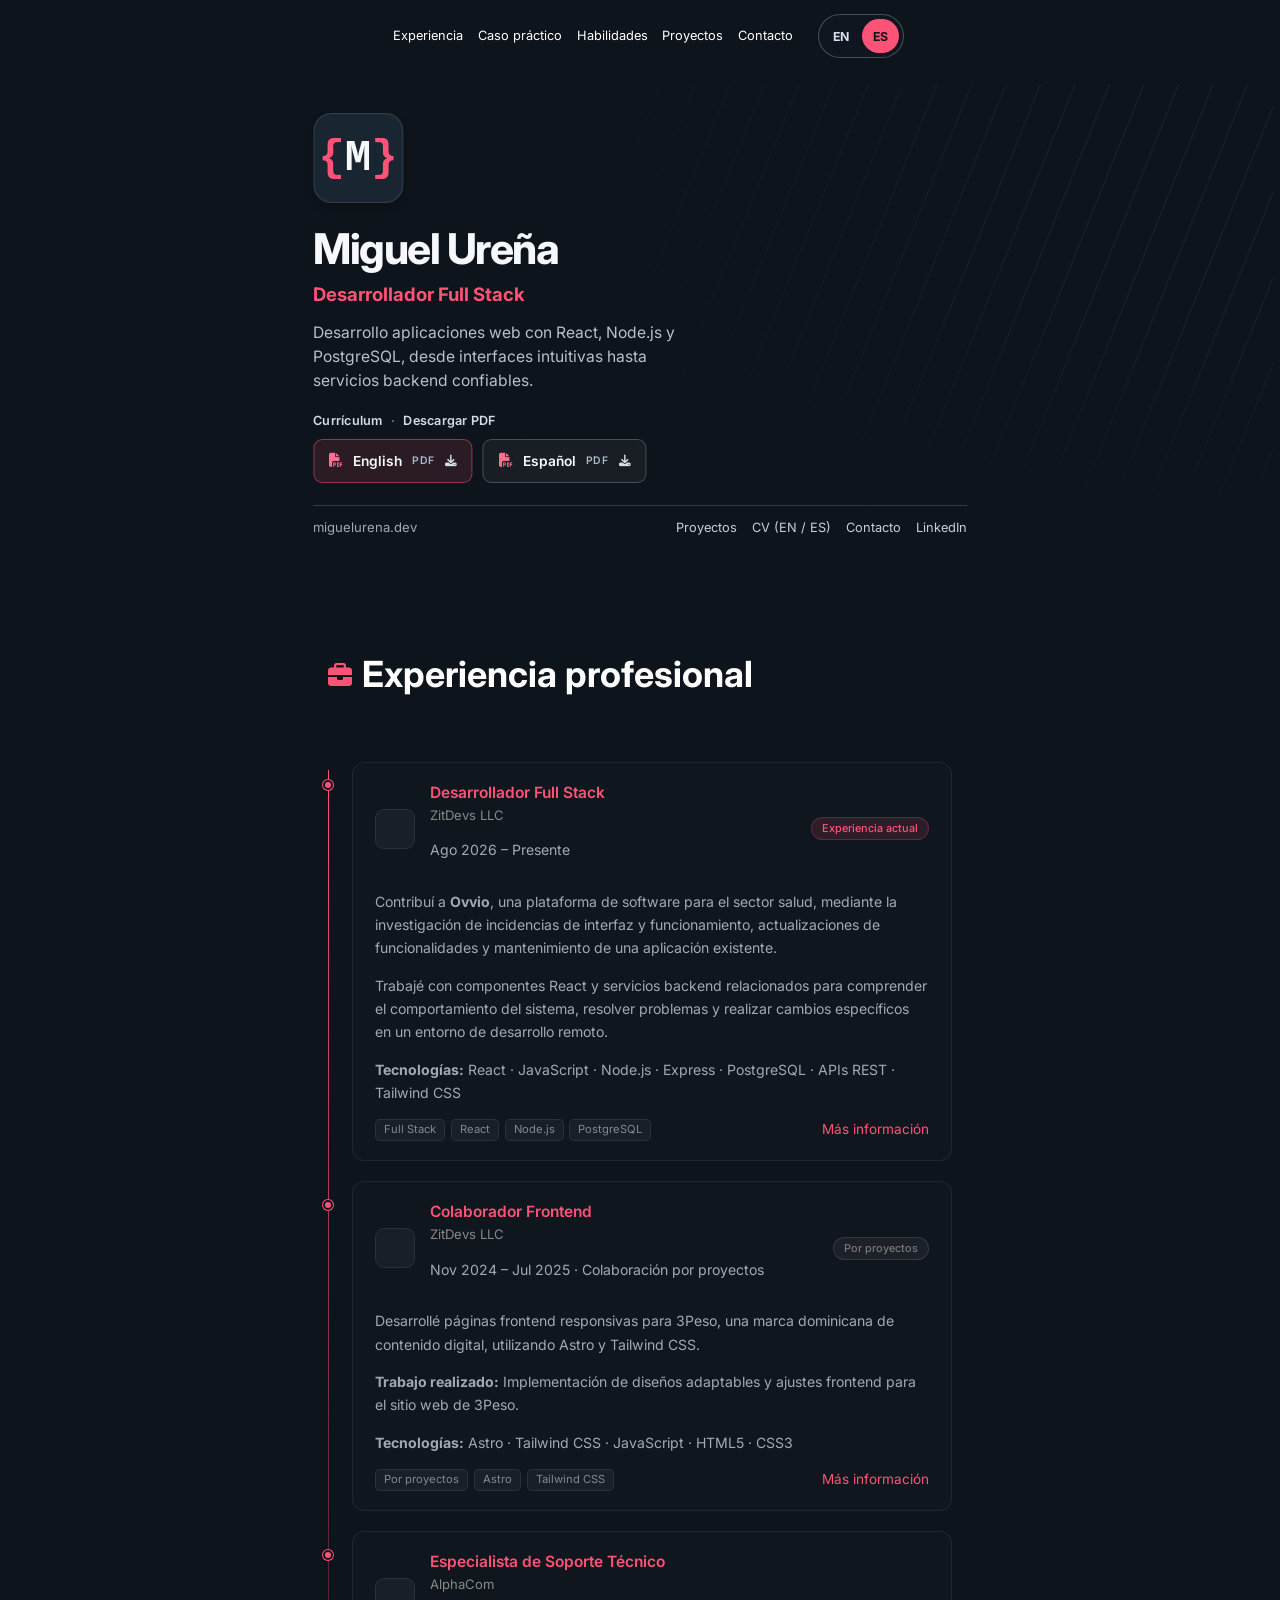
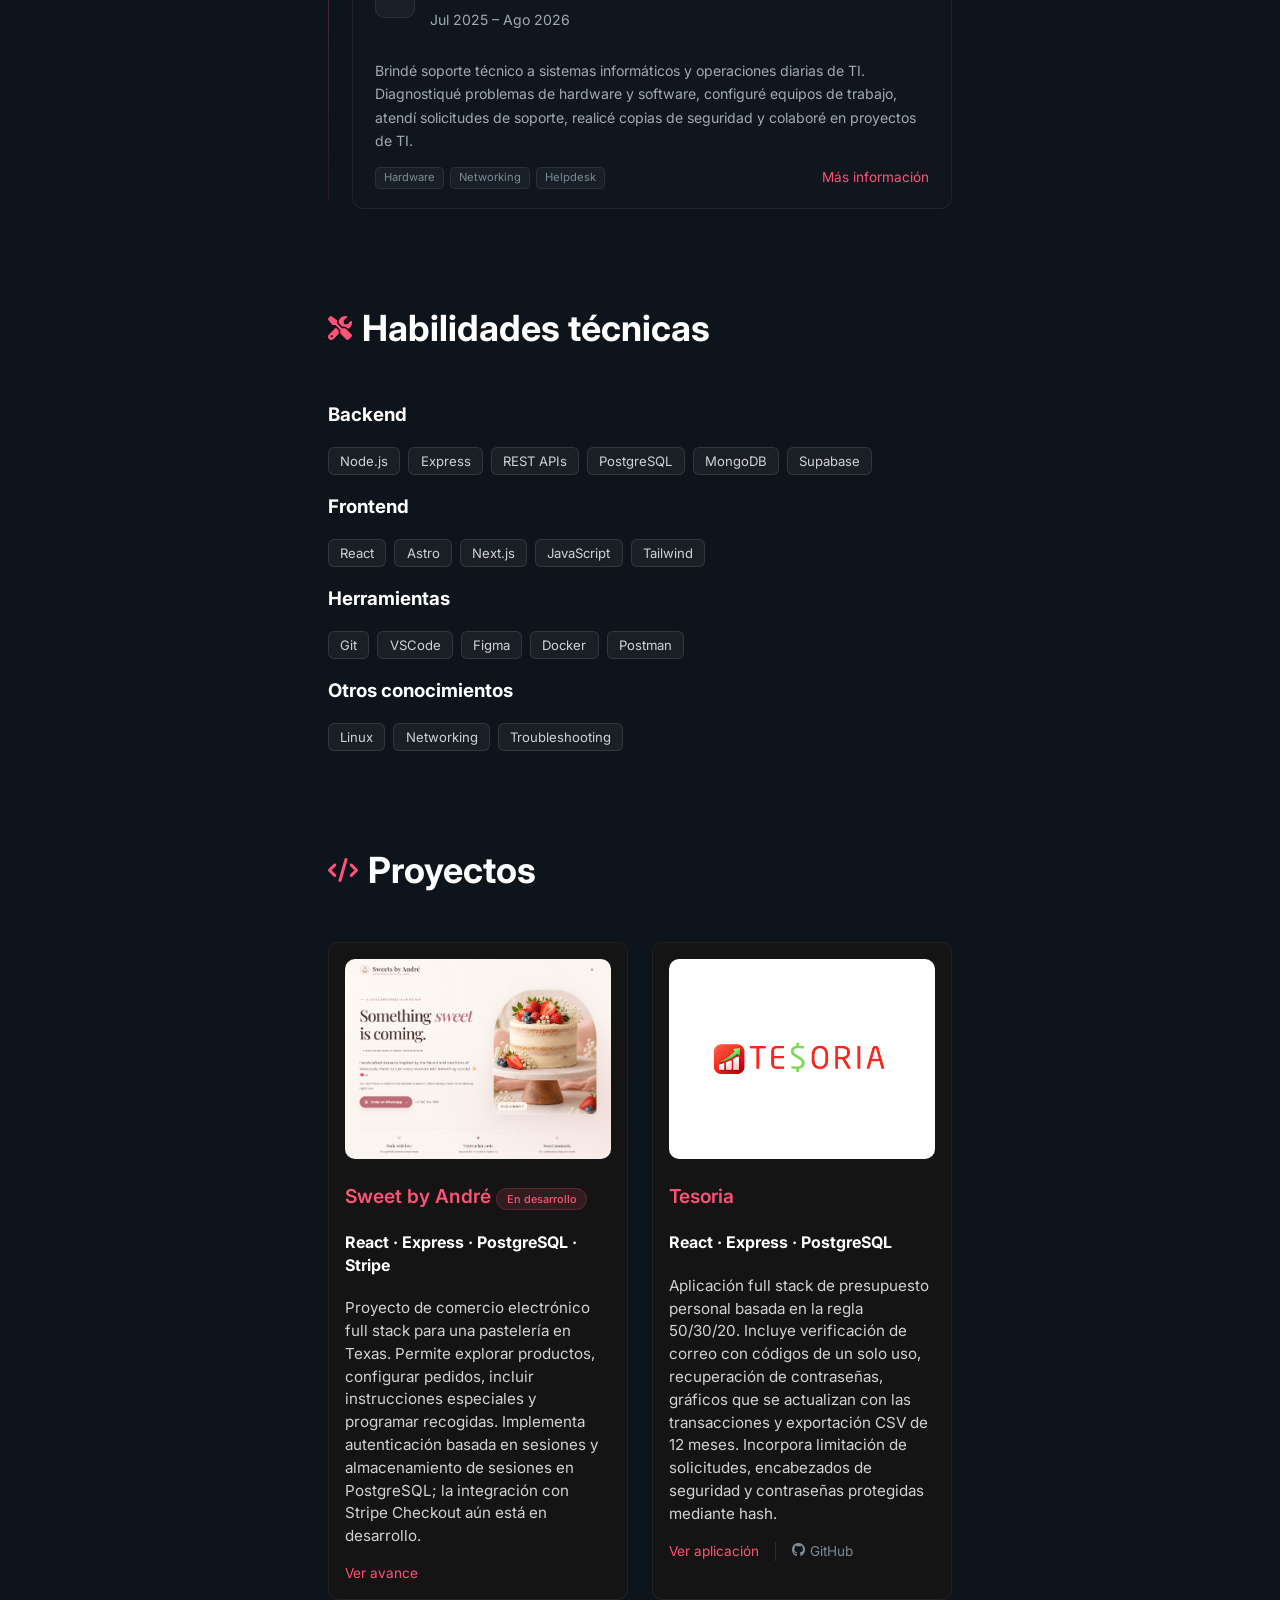
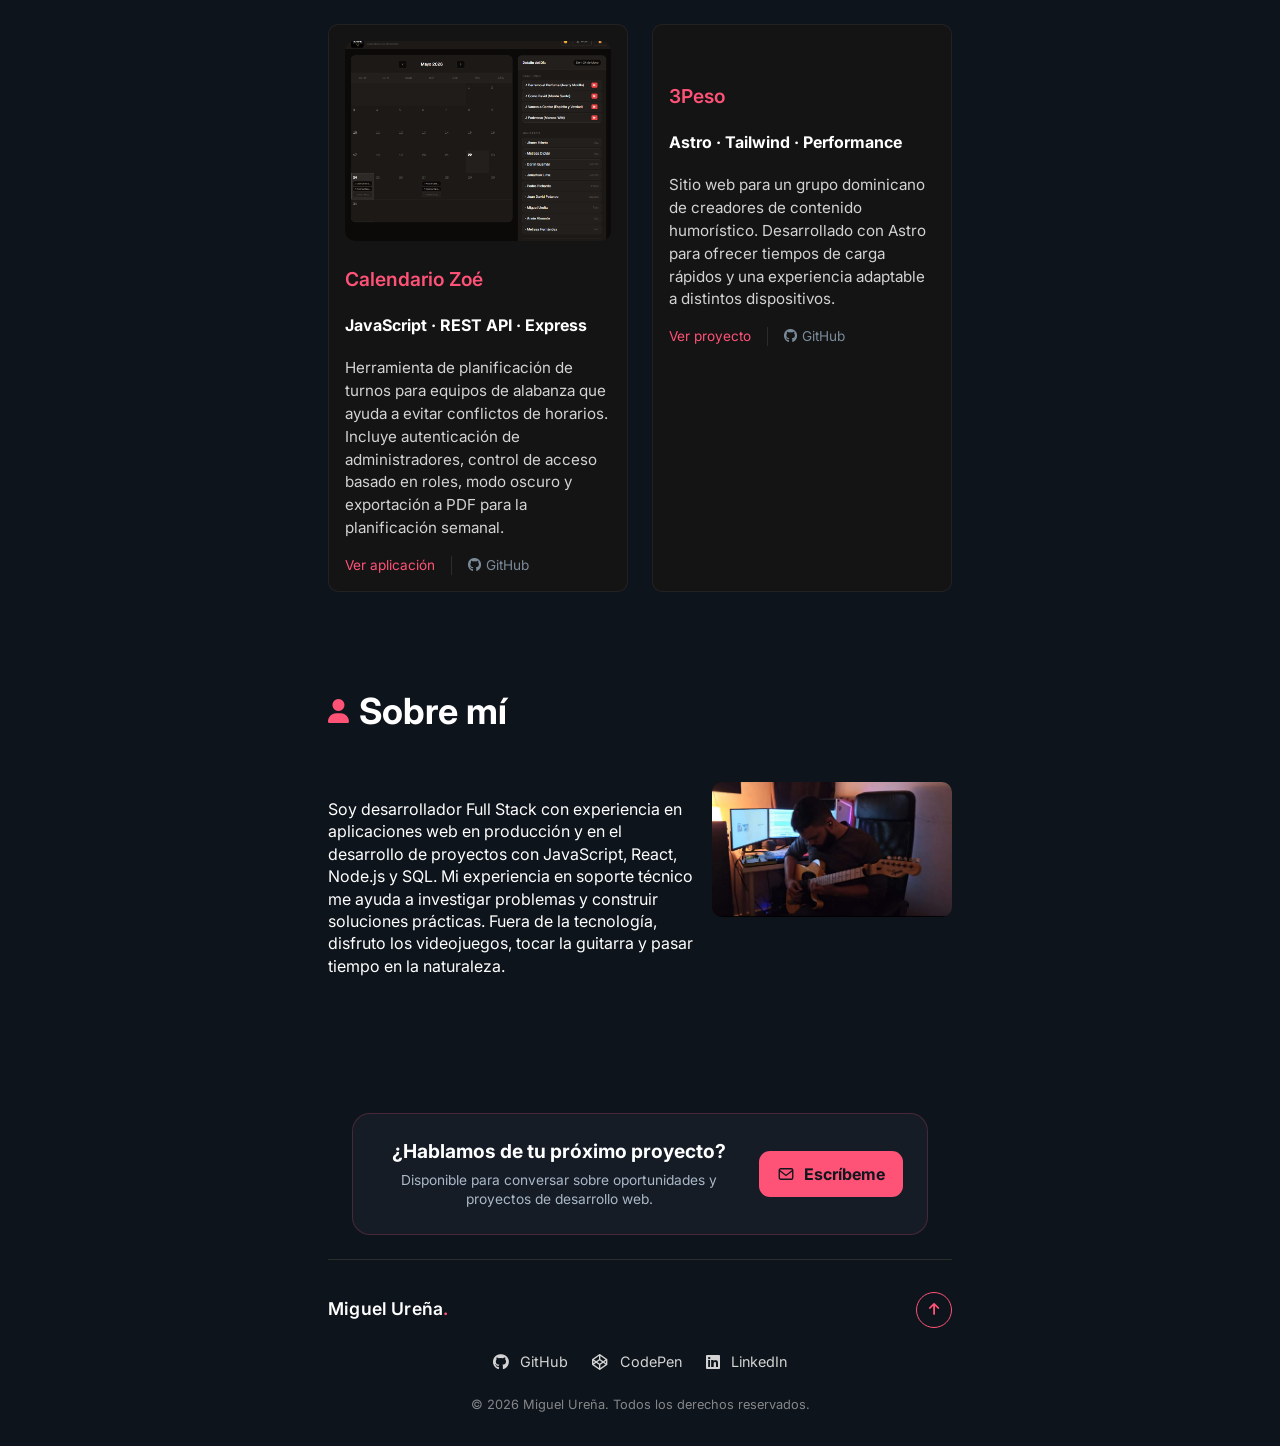
==== commit 3dd1c023: "fix: correct Spanish translation for current job description in index-es.html" ====
--- a/index-es.html
+++ b/index-es.html
@@ -141,7 +141,7 @@
             <div class="tl-meta">
               <h3 class="job-title">Desarrollador Full Stack</h3>
               <h4 class="company-name">ZitDevs LLC</h4>
-              <p class="description">Ago 2026 – Present</p>
+              <p class="description">Ago 2026 – Presente</p>
             </div>
             <span class="tl-badge badge-current">Experiencia actual</span>
           </div>
